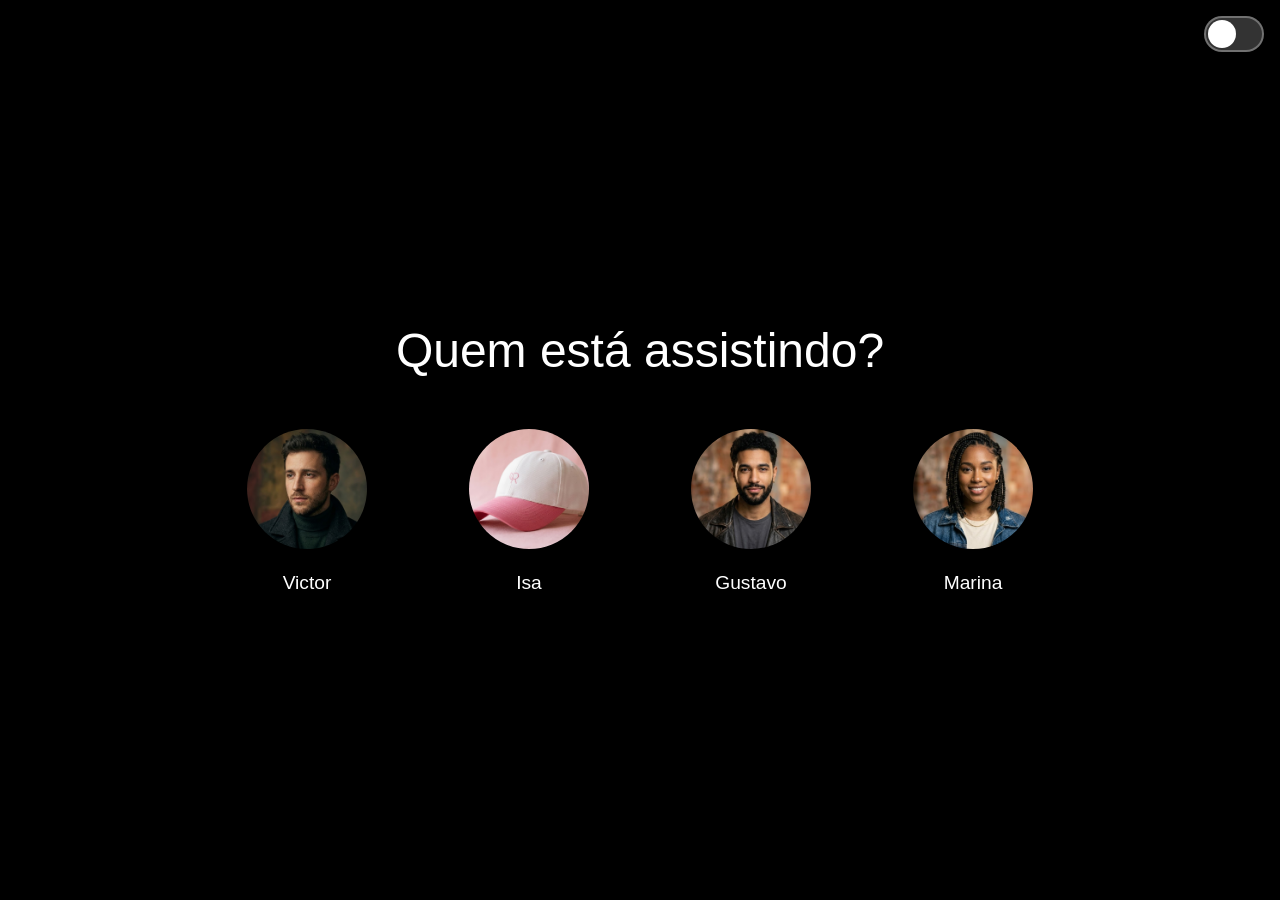
==== index.html @ d9d06c39 "Add files via upload" ====
<!doctype html>
<html lang="pt-br">
  <head>
    <meta charset="UTF-8" />
    <meta name="viewport" content="width=device-width, initial-scale=1.0" />
    <title>Netflix</title>
    <link rel="stylesheet" href="styles.css" />
  </head>
  <body>
    <main>
        <button id="theme-toggle" onclick="toggleTheme()" aria-label="Alternar tema"></button>
        <h1>Quem está assistindo?</h1>
        <section aria-label="Perfis disponíveis">
            <nav class="profiles">
                <ul>
                    <li>
                        <a href="catalogo/catalogo.html" class="profile">
                            <figure>
                                <img
                                    src="assets/perfil_1.jpg"
                                    alt="Retrato de estúdio de um homem jovem de casaco escuro e gola alta"/>
                                <figcaption>Victor</figcaption>
                            </figure>
                        </a>
                    </li>
                    <li>
                        <a href="catalogo/catalogo.html" class="profile">
                            <figure>
                                <img
                                    src="assets/perfil_2.jpg"
                                    alt="Boné de beisebol branco off-white com aba rosa vibrante e um logotipo de monograma bordado"/>
                                <figcaption>Isa</figcaption>
                            </figure>
                        </a>
                    </li>
                    <li>
                        <a href="catalogo/catalogo.html" class="profile">
                            <figure>
                                <img
                                    src="assets/perfil_3.jpg"
                                    alt="Um retrato natural de um homem jovem com jaqueta de couro e cabelo cacheado, em um estúdio urbano com parede de tijolos desfocada."/>
                                <figcaption>Gustavo</figcaption>
                            </figure>
                        </a>
                    </li>
                    <li>
                        <a href="catalogo/catalogo.html" class="profile">
                            <figure>
                                <img
                                    src="assets/perfil_4.jpg"
                                    alt="Retrato de uma jovem mulher negra sorridente com cabelo trançado e jaqueta jeans, com uma parede de tijolos rústica e desfocada ao fundo"/>
                                <figcaption>Marina</figcaption>
                            </figure>
                        </a>
                    </li>
                </ul>
            </nav>
        </section>
    </main>

    <script src="js/tema.js"></script>
    <script src="js/index.js"></script>
  </body>
</html>
---- styles.css ----
/* Define o fundo preto, cor do texto branca, fonte sans-serif, remove margens e padding, centraliza o conteúdo vertical e horizontalmente, ocupa toda a altura da viewport */
body {
    background: #000; /* Cor de fundo preta */
    color: #fff; /* Cor do texto branca */
    font-family: 'Helvetica Neue', Helvetica, Arial, sans-serif; /* Família de fontes sans-serif */
    margin: 0; /* Remove margem externa */
    padding: 0; /* Remove padding interno */
    display: flex; /* Usa flexbox para layout */
    justify-content: center; /* Centraliza horizontalmente */
    align-items: center; /* Centraliza verticalmente */
    height: 100vh; /* Altura total da viewport */    position: relative; /* Permite posicionar o botao absoluto */
}

/* Botao de alternacao de tema com visual de toggle/switch */
#theme-toggle {
    position: absolute; /* Posiciona no canto da tela */
    top: 1rem; /* Distancia do topo */
    right: 1rem; /* Distancia da direita */
    width: 60px; /* Largura do switch */
    height: 36px; /* Altura do switch */
    background: rgba(255, 255, 255, 0.2); /* Fundo semitransparente */
    border: 2px solid rgba(255, 255, 255, 0.3); /* Borda semitransparente */
    border-radius: 999px; /* Deixa totalmente arredondado */
    cursor: pointer; /* Mostra que eh clicavel */
    padding: 0; /* Remove padding padrao */
    transition: background 0.3s ease, border-color 0.3s ease; /* Transicao suave */
    z-index: 10; /* Garante que fique acima de outros elementos */
}

/* Circulo interno do switch */
#theme-toggle::before {
    content: ''; /* Cria o elemento */
    position: absolute; /* Posicionamento absoluto dentro do botao */
    width: 28px; /* Largura do circulo */
    height: 28px; /* Altura do circulo */
    background: #fff; /* Fundo branco */
    border-radius: 50%; /* Deixa circular */
    top: 2px; /* Espacamento do topo */
    left: 2px; /* Espacamento da esquerda */
    transition: left 0.3s ease; /* Transicao suave do movimento */
}

/* Estado do switch quando modo claro esta ativo */
body.light-mode #theme-toggle {
    background: rgba(0, 0, 0, 0.2); /* Fundo semitransparente escuro */
    border-color: rgba(0, 0, 0, 0.3); /* Borda semitransparente escura */
}

body.light-mode #theme-toggle::before {
    left: calc(100% - 30px); /* Move o circulo para o lado direito */
}

/* Centraliza o texto, define largura máxima e ocupa 100% da largura disponível */
main {
    text-align: center; /* Alinha o texto ao centro */
    max-width: 950px; /* Largura máxima de 950px */
    width: 100%; /* Largura de 100% */
}

/*Light mode*/
body.light-mode {
    background: #fff; /* Cor de fundo branca */
    color: #222; /* Cor do texto preta */
}

.light-mode .profile {
    color: #222; /* Cor do texto dos perfis preta no modo claro */
}

.light-mode img {
    background: #eee; /*Fundo claro para imagens*/
    border: 1px solid #ccc; /* Borda cinza clara para as imagens no modo claro */
}

.light-mode img:hover {
    border: 1px solid #222; /* Borda preta no hover das imagens no modo claro */
}



/* Define o tamanho da fonte grande, margem inferior e peso da fonte normal */
h1 {
    font-size: 3rem; /* Tamanho da fonte de 3rem */
    margin-bottom: 2rem; /* Margem inferior de 2rem */
    font-weight: 400; /* Peso da fonte normal */
}

/* Usa flexbox para alinhar os perfis, centraliza, adiciona espaço entre itens e permite quebra de linha */
.profiles {
    display: flex; /* Usa flexbox */
    justify-content: center; /* Centraliza os itens */
    gap: 2rem; /* Espaço de 2rem entre itens */
    flex-wrap: wrap; /* Permite quebra de linha */
}

ul{
    list-style: none; /* Remove marcadores de lista */
    padding: 0; /* Remove padding */
    margin: 0; /* Remove margem */
    display: flex; /* Usa flexbox */
    flex-wrap: wrap; /* Permite quebra de linha */
    justify-content: center; /* Centraliza itens horizontalmente */
    gap: 1rem; /* Espaço de 1rem entre itens */

}

/* Remove decoração de texto, define cor branca, usa flexbox em coluna, centraliza itens e adiciona transição de transformação */
.profile {
    display: inline-block; /* Faz o link dimensionável com transform */
    text-decoration: none; /* Remove sublinhado dos links */
    color: #fff; /* Cor do texto branca */
    transition: transform 0.3s ease; /* Transição suave para transformação */
    transform-origin: center center; /* Escala a partir do centro */
}

/* Aumenta o tamanho do perfil no hover */
.profile:hover {
    transform: scale(1.2); /* Escala para 110% */
}

/* Define largura e altura da imagem, borda circular, ajusta o objeto, borda transparente e transição para cor da borda */
.profile img {
    width: 120px; /* Largura de 120px */
    height: 120px; /* Altura de 120px */
    border-radius: 50%; /* Borda circular */
    object-fit: cover; /* Ajusta a imagem para cobrir sem distorcer */
    border: 3px solid transparent; /* Borda transparente de 3px */
    transition: border-color 0.3s ease; /* Transição suave para cor da borda */
}

/* Muda a cor da borda para branca no hover da imagem */
.profile:hover img {
    border-color: #fff; /* Cor da borda branca */
}

/* Define margem superior, tamanho da fonte e peso da fonte leve para a legenda */
.profile figcaption {
    margin-top: 1rem; /* Margem superior de 1rem */
    font-size: 1.2rem; /* Tamanho da fonte de 1.2rem */
    font-weight: 300; /* Peso da fonte leve */
}

/* Responsividade para tablets */
@media (max-width: 1024px) {
    main {
        max-width: 700px; /* Reduz largura máxima para tablets */
    }
    
    .profiles {
        gap: 1.5rem; /* Reduz espaço entre perfis */
    }

    .profile img {
        width: 180px; /* Aumenta largura da imagem */
        height: 180px; /* Aumenta altura da imagem */
    }

    .profile figcaption {
        font-size: 2rem; /* Reduz tamanho da fonte da legenda */
    }
}

/* Responsividade para dispositivos móveis */
@media (max-width: 900px) {
    main {
        max-width: 90%; /* Largura máxima de 90% para telas pequenas */
        padding: 0rem 1rem; /* Adiciona padding lateral */
    }

    .profiles {
        gap: 1rem; /* Reduz espaço entre perfis */
        flex-direction: column; /* Alinha perfis em coluna para telas pequenas */
    }

    .profile {
        margin-bottom: 1.5rem; /* Adiciona margem inferior aos perfis */
    }

    .profile figcaption {
        font-size: 1.5rem; /* Aumenta tamanho da fonte da legenda para melhor legibilidade em telas pequenas */
    }
}

@media (max-width: 600px) {
    main {
        /*aumenta a margem superior para dar mais espaço ao título e perfis*/
        margin-top: 2rem; /* Adiciona margem superior */
        min-height: auto; /* Remove altura mínima para telas muito pequenas */
        padding: 2rem 0; /* Adiciona padding vertical */  
    }

    .profiles {
        flex-direction: column; /* Alinha perfis em coluna para telas muito pequenas */
        align-items: center; /* Centraliza itens horizontalmente */
        flex-wrap: wrap; /* Permite quebra de linha para evitar overflow */
    }

    ul {
        gap: 1rem; /* Aumenta espaço entre itens para telas muito pequenas */  
    }
}
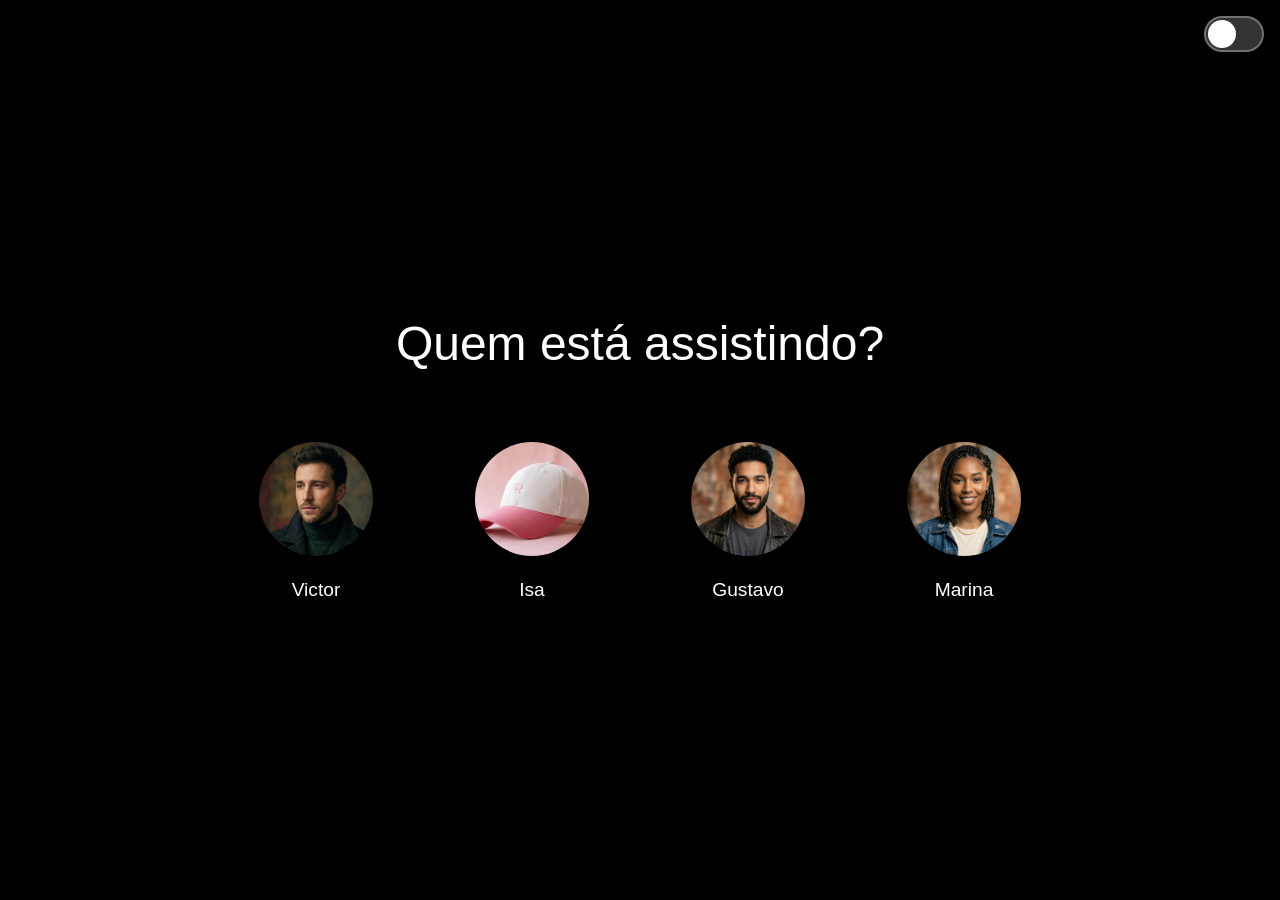
==== commit dbd3bb2e: "alteração na responsividade" ====
--- a/index.html
+++ b/index.html
@@ -1,64 +1,64 @@
-<!doctype html>
-<html lang="pt-br">
-  <head>
-    <meta charset="UTF-8" />
-    <meta name="viewport" content="width=device-width, initial-scale=1.0" />
-    <title>Netflix</title>
-    <link rel="stylesheet" href="styles.css" />
-  </head>
-  <body>
-    <main>
-        <button id="theme-toggle" onclick="toggleTheme()" aria-label="Alternar tema"></button>
-        <h1>Quem está assistindo?</h1>
-        <section aria-label="Perfis disponíveis">
-            <nav class="profiles">
-                <ul>
-                    <li>
-                        <a href="catalogo/catalogo.html" class="profile">
-                            <figure>
-                                <img
-                                    src="assets/perfil_1.jpg"
-                                    alt="Retrato de estúdio de um homem jovem de casaco escuro e gola alta"/>
-                                <figcaption>Victor</figcaption>
-                            </figure>
-                        </a>
-                    </li>
-                    <li>
-                        <a href="catalogo/catalogo.html" class="profile">
-                            <figure>
-                                <img
-                                    src="assets/perfil_2.jpg"
-                                    alt="Boné de beisebol branco off-white com aba rosa vibrante e um logotipo de monograma bordado"/>
-                                <figcaption>Isa</figcaption>
-                            </figure>
-                        </a>
-                    </li>
-                    <li>
-                        <a href="catalogo/catalogo.html" class="profile">
-                            <figure>
-                                <img
-                                    src="assets/perfil_3.jpg"
-                                    alt="Um retrato natural de um homem jovem com jaqueta de couro e cabelo cacheado, em um estúdio urbano com parede de tijolos desfocada."/>
-                                <figcaption>Gustavo</figcaption>
-                            </figure>
-                        </a>
-                    </li>
-                    <li>
-                        <a href="catalogo/catalogo.html" class="profile">
-                            <figure>
-                                <img
-                                    src="assets/perfil_4.jpg"
-                                    alt="Retrato de uma jovem mulher negra sorridente com cabelo trançado e jaqueta jeans, com uma parede de tijolos rústica e desfocada ao fundo"/>
-                                <figcaption>Marina</figcaption>
-                            </figure>
-                        </a>
-                    </li>
-                </ul>
-            </nav>
-        </section>
-    </main>
-
-    <script src="js/tema.js"></script>
-    <script src="js/index.js"></script>
-  </body>
-</html>
+<!doctype html>
+<html lang="pt-br">
+  <head>
+    <meta charset="UTF-8" />
+    <meta name="viewport" content="width=device-width, initial-scale=1.0" />
+    <title>Netflix</title>
+    <link rel="stylesheet" href="styles.css" />
+  </head>
+  <body>
+    <main>
+        <button id="theme-toggle" onclick="toggleTheme()" aria-label="Alternar tema"></button>
+        <h1>Quem está assistindo?</h1>
+        <section aria-label="Perfis disponíveis">
+            <nav class="profiles">
+                <ul>
+                    <li>
+                        <a href="catalogo/catalogo.html" class="profile">
+                            <figure>
+                                <img
+                                    src="assets/perfil_1.jpg"
+                                    alt="Retrato de estúdio de um homem jovem de casaco escuro e gola alta"/>
+                                <figcaption>Victor</figcaption>
+                            </figure>
+                        </a>
+                    </li>
+                    <li>
+                        <a href="catalogo/catalogo.html" class="profile">
+                            <figure>
+                                <img
+                                    src="assets/perfil_2.jpg"
+                                    alt="Boné de beisebol branco off-white com aba rosa vibrante e um logotipo de monograma bordado"/>
+                                <figcaption>Isa</figcaption>
+                            </figure>
+                        </a>
+                    </li>
+                    <li>
+                        <a href="catalogo/catalogo.html" class="profile">
+                            <figure>
+                                <img
+                                    src="assets/perfil_3.jpg"
+                                    alt="Um retrato natural de um homem jovem com jaqueta de couro e cabelo cacheado, em um estúdio urbano com parede de tijolos desfocada."/>
+                                <figcaption>Gustavo</figcaption>
+                            </figure>
+                        </a>
+                    </li>
+                    <li>
+                        <a href="catalogo/catalogo.html" class="profile">
+                            <figure>
+                                <img
+                                    src="assets/perfil_4.jpg"
+                                    alt="Retrato de uma jovem mulher negra sorridente com cabelo trançado e jaqueta jeans, com uma parede de tijolos rústica e desfocada ao fundo"/>
+                                <figcaption>Marina</figcaption>
+                            </figure>
+                        </a>
+                    </li>
+                </ul>
+            </nav>
+        </section>
+    </main>
+
+    <script src="js/tema.js"></script>
+    <script src="js/index.js"></script>
+  </body>
+</html>
--- a/styles.css
+++ b/styles.css
@@ -1,201 +1,253 @@
-/* Define o fundo preto, cor do texto branca, fonte sans-serif, remove margens e padding, centraliza o conteúdo vertical e horizontalmente, ocupa toda a altura da viewport */
-body {
-    background: #000; /* Cor de fundo preta */
-    color: #fff; /* Cor do texto branca */
-    font-family: 'Helvetica Neue', Helvetica, Arial, sans-serif; /* Família de fontes sans-serif */
-    margin: 0; /* Remove margem externa */
-    padding: 0; /* Remove padding interno */
-    display: flex; /* Usa flexbox para layout */
-    justify-content: center; /* Centraliza horizontalmente */
-    align-items: center; /* Centraliza verticalmente */
-    height: 100vh; /* Altura total da viewport */    position: relative; /* Permite posicionar o botao absoluto */
-}
-
-/* Botao de alternacao de tema com visual de toggle/switch */
-#theme-toggle {
-    position: absolute; /* Posiciona no canto da tela */
-    top: 1rem; /* Distancia do topo */
-    right: 1rem; /* Distancia da direita */
-    width: 60px; /* Largura do switch */
-    height: 36px; /* Altura do switch */
-    background: rgba(255, 255, 255, 0.2); /* Fundo semitransparente */
-    border: 2px solid rgba(255, 255, 255, 0.3); /* Borda semitransparente */
-    border-radius: 999px; /* Deixa totalmente arredondado */
-    cursor: pointer; /* Mostra que eh clicavel */
-    padding: 0; /* Remove padding padrao */
-    transition: background 0.3s ease, border-color 0.3s ease; /* Transicao suave */
-    z-index: 10; /* Garante que fique acima de outros elementos */
-}
-
-/* Circulo interno do switch */
-#theme-toggle::before {
-    content: ''; /* Cria o elemento */
-    position: absolute; /* Posicionamento absoluto dentro do botao */
-    width: 28px; /* Largura do circulo */
-    height: 28px; /* Altura do circulo */
-    background: #fff; /* Fundo branco */
-    border-radius: 50%; /* Deixa circular */
-    top: 2px; /* Espacamento do topo */
-    left: 2px; /* Espacamento da esquerda */
-    transition: left 0.3s ease; /* Transicao suave do movimento */
-}
-
-/* Estado do switch quando modo claro esta ativo */
-body.light-mode #theme-toggle {
-    background: rgba(0, 0, 0, 0.2); /* Fundo semitransparente escuro */
-    border-color: rgba(0, 0, 0, 0.3); /* Borda semitransparente escura */
-}
-
-body.light-mode #theme-toggle::before {
-    left: calc(100% - 30px); /* Move o circulo para o lado direito */
-}
-
-/* Centraliza o texto, define largura máxima e ocupa 100% da largura disponível */
-main {
-    text-align: center; /* Alinha o texto ao centro */
-    max-width: 950px; /* Largura máxima de 950px */
-    width: 100%; /* Largura de 100% */
-}
-
-/*Light mode*/
-body.light-mode {
-    background: #fff; /* Cor de fundo branca */
-    color: #222; /* Cor do texto preta */
-}
-
-.light-mode .profile {
-    color: #222; /* Cor do texto dos perfis preta no modo claro */
-}
-
-.light-mode img {
-    background: #eee; /*Fundo claro para imagens*/
-    border: 1px solid #ccc; /* Borda cinza clara para as imagens no modo claro */
-}
-
-.light-mode img:hover {
-    border: 1px solid #222; /* Borda preta no hover das imagens no modo claro */
-}
-
-
-
-/* Define o tamanho da fonte grande, margem inferior e peso da fonte normal */
-h1 {
-    font-size: 3rem; /* Tamanho da fonte de 3rem */
-    margin-bottom: 2rem; /* Margem inferior de 2rem */
-    font-weight: 400; /* Peso da fonte normal */
-}
-
-/* Usa flexbox para alinhar os perfis, centraliza, adiciona espaço entre itens e permite quebra de linha */
-.profiles {
-    display: flex; /* Usa flexbox */
-    justify-content: center; /* Centraliza os itens */
-    gap: 2rem; /* Espaço de 2rem entre itens */
-    flex-wrap: wrap; /* Permite quebra de linha */
-}
-
-ul{
-    list-style: none; /* Remove marcadores de lista */
-    padding: 0; /* Remove padding */
-    margin: 0; /* Remove margem */
-    display: flex; /* Usa flexbox */
-    flex-wrap: wrap; /* Permite quebra de linha */
-    justify-content: center; /* Centraliza itens horizontalmente */
-    gap: 1rem; /* Espaço de 1rem entre itens */
-
-}
-
-/* Remove decoração de texto, define cor branca, usa flexbox em coluna, centraliza itens e adiciona transição de transformação */
-.profile {
-    display: inline-block; /* Faz o link dimensionável com transform */
-    text-decoration: none; /* Remove sublinhado dos links */
-    color: #fff; /* Cor do texto branca */
-    transition: transform 0.3s ease; /* Transição suave para transformação */
-    transform-origin: center center; /* Escala a partir do centro */
-}
-
-/* Aumenta o tamanho do perfil no hover */
-.profile:hover {
-    transform: scale(1.2); /* Escala para 110% */
-}
-
-/* Define largura e altura da imagem, borda circular, ajusta o objeto, borda transparente e transição para cor da borda */
-.profile img {
-    width: 120px; /* Largura de 120px */
-    height: 120px; /* Altura de 120px */
-    border-radius: 50%; /* Borda circular */
-    object-fit: cover; /* Ajusta a imagem para cobrir sem distorcer */
-    border: 3px solid transparent; /* Borda transparente de 3px */
-    transition: border-color 0.3s ease; /* Transição suave para cor da borda */
-}
-
-/* Muda a cor da borda para branca no hover da imagem */
-.profile:hover img {
-    border-color: #fff; /* Cor da borda branca */
-}
-
-/* Define margem superior, tamanho da fonte e peso da fonte leve para a legenda */
-.profile figcaption {
-    margin-top: 1rem; /* Margem superior de 1rem */
-    font-size: 1.2rem; /* Tamanho da fonte de 1.2rem */
-    font-weight: 300; /* Peso da fonte leve */
-}
-
-/* Responsividade para tablets */
-@media (max-width: 1024px) {
-    main {
-        max-width: 700px; /* Reduz largura máxima para tablets */
-    }
-    
-    .profiles {
-        gap: 1.5rem; /* Reduz espaço entre perfis */
-    }
-
-    .profile img {
-        width: 180px; /* Aumenta largura da imagem */
-        height: 180px; /* Aumenta altura da imagem */
-    }
-
-    .profile figcaption {
-        font-size: 2rem; /* Reduz tamanho da fonte da legenda */
-    }
-}
-
-/* Responsividade para dispositivos móveis */
-@media (max-width: 900px) {
-    main {
-        max-width: 90%; /* Largura máxima de 90% para telas pequenas */
-        padding: 0rem 1rem; /* Adiciona padding lateral */
-    }
-
-    .profiles {
-        gap: 1rem; /* Reduz espaço entre perfis */
-        flex-direction: column; /* Alinha perfis em coluna para telas pequenas */
-    }
-
-    .profile {
-        margin-bottom: 1.5rem; /* Adiciona margem inferior aos perfis */
-    }
-
-    .profile figcaption {
-        font-size: 1.5rem; /* Aumenta tamanho da fonte da legenda para melhor legibilidade em telas pequenas */
-    }
-}
-
-@media (max-width: 600px) {
-    main {
-        /*aumenta a margem superior para dar mais espaço ao título e perfis*/
-        margin-top: 2rem; /* Adiciona margem superior */
-        min-height: auto; /* Remove altura mínima para telas muito pequenas */
-        padding: 2rem 0; /* Adiciona padding vertical */  
-    }
-
-    .profiles {
-        flex-direction: column; /* Alinha perfis em coluna para telas muito pequenas */
-        align-items: center; /* Centraliza itens horizontalmente */
-        flex-wrap: wrap; /* Permite quebra de linha para evitar overflow */
-    }
-
-    ul {
-        gap: 1rem; /* Aumenta espaço entre itens para telas muito pequenas */  
-    }
+/* Ajusta o box model para todos os elementos e prepara o corpo para responsividade */
+*, *::before, *::after {
+    box-sizing: border-box;
+}
+
+html,
+body {
+    min-height: 100%;
+}
+
+/* Define o fundo preto, cor do texto branca, fonte sans-serif, remove margens e padding e evita overflow horizontal */
+body {
+    background: #000; /* Cor de fundo preta */
+    color: #fff; /* Cor do texto branca */
+    font-family: 'Helvetica Neue', Helvetica, Arial, sans-serif; /* Família de fontes sans-serif */
+    margin: 0; /* Remove margem externa */
+    padding: 0; /* Remove padding interno */
+    min-height: 100vh; /* Altura mínima de toda a viewport */
+    position: relative; /* Permite posicionar o botao absoluto */
+    overflow-x: hidden; /* Evita scroll horizontal desnecessário */
+    display: flex; /* Usa flexbox para centrar o conteúdo */
+    align-items: center; /* Centraliza verticalmente */
+    justify-content: center; /* Centraliza horizontalmente */
+}
+
+/* Botao de alternacao de tema com visual de toggle/switch */
+#theme-toggle {
+    position: absolute; /* Posiciona no canto da tela */
+    top: 1rem; /* Distancia do topo */
+    right: 1rem; /* Distancia da direita */
+    width: 60px; /* Largura do switch */
+    height: 36px; /* Altura do switch */
+    background: rgba(255, 255, 255, 0.2); /* Fundo semitransparente */
+    border: 2px solid rgba(255, 255, 255, 0.3); /* Borda semitransparente */
+    border-radius: 999px; /* Deixa totalmente arredondado */
+    cursor: pointer; /* Mostra que eh clicavel */
+    padding: 0; /* Remove padding padrao */
+    transition: background 0.3s ease, border-color 0.3s ease; /* Transicao suave */
+    z-index: 10; /* Garante que fique acima de outros elementos */
+}
+
+/* Circulo interno do switch */
+#theme-toggle::before {
+    content: ''; /* Cria o elemento */
+    position: absolute; /* Posicionamento absoluto dentro do botao */
+    width: 28px; /* Largura do circulo */
+    height: 28px; /* Altura do circulo */
+    background: #fff; /* Fundo branco */
+    border-radius: 50%; /* Deixa circular */
+    top: 2px; /* Espacamento do topo */
+    left: 2px; /* Espacamento da esquerda */
+    transition: left 0.3s ease; /* Transicao suave do movimento */
+}
+
+/* Estado do switch quando modo claro esta ativo */
+body.light-mode #theme-toggle {
+    background: rgba(0, 0, 0, 0.2); /* Fundo semitransparente escuro */
+    border-color: rgba(0, 0, 0, 0.3); /* Borda semitransparente escura */
+}
+
+body.light-mode #theme-toggle::before {
+    left: calc(100% - 30px); /* Move o circulo para o lado direito */
+}
+
+/* Centraliza o texto, define largura máxima e ocupa 100% da largura disponível */
+main {
+    text-align: center; /* Alinha o texto ao centro */
+    max-width: 950px; /* Largura máxima de 950px */
+    width: min(100%, 950px); /* Largura responsiva */
+    margin: 0 auto; /* Centraliza horizontalmente */
+    padding: 2rem 1.5rem; /* Espaço interno para telas pequenas */
+    box-sizing: border-box; /* Inclui padding na largura total */
+    display: flex;
+    flex-direction: column;
+    align-items: center;
+    justify-content: center;
+    gap: 1.5rem;
+}
+
+/*Light mode*/
+body.light-mode {
+    background: #fff; /* Cor de fundo branca */
+    color: #222; /* Cor do texto preta */
+}
+
+.light-mode .profile {
+    color: #222; /* Cor do texto dos perfis preta no modo claro */
+}
+
+.light-mode img {
+    background: #eee; /*Fundo claro para imagens*/
+    border: 1px solid #ccc; /* Borda cinza clara para as imagens no modo claro */
+}
+
+.light-mode img:hover {
+    border: 1px solid #222; /* Borda preta no hover das imagens no modo claro */
+}
+
+
+
+/* Define o tamanho da fonte grande, margem inferior e peso da fonte normal */
+h1 {
+    font-size: clamp(2rem, 5vw, 3rem); /* Tamanho fluido para diferentes telas */
+    margin-bottom: 1.75rem; /* Margem inferior de 1.75rem */
+    font-weight: 400; /* Peso da fonte normal */
+}
+
+/* Usa flexbox para alinhar os perfis, centraliza, adiciona espaço entre itens e permite quebra de linha */
+.profiles {
+    display: flex; /* Usa flexbox */
+    justify-content: center; /* Centraliza os itens */
+    gap: 1.2rem; /* Espaço menor entre itens em telas maiores */
+    flex-wrap: wrap; /* Permite quebra de linha */
+}
+
+ul {
+    list-style: none; /* Remove marcadores de lista */
+    padding: 0; /* Remove padding */
+    margin: 0; /* Remove margem */
+    width: 100%;
+    max-width: 880px;
+    display: grid; /* Usa grade para blocos de perfis */
+    grid-template-columns: repeat(4, minmax(0, 1fr));
+    gap: 1rem; /* Espaço de 1rem entre itens */
+}
+
+li {
+    width: 100%;
+}
+
+/* Remove decoração de texto, define cor branca, usa flexbox em coluna, centraliza itens e adiciona transição de transformação */
+.profile {
+    display: inline-block; /* Faz o link dimensionável com transform */
+    text-decoration: none; /* Remove sublinhado dos links */
+    color: #fff; /* Cor do texto branca */
+    transition: transform 0.3s ease; /* Transição suave para transformação */
+    transform-origin: center center; /* Escala a partir do centro */
+}
+
+/* Aumenta o tamanho do perfil no hover */
+.profile:hover {
+    transform: scale(1.2); /* Escala para 110% */
+}
+
+/* Define largura e altura da imagem, borda circular, ajusta o objeto, borda transparente e transição para cor da borda */
+.profile img {
+    width: 120px; /* Largura de 120px */
+    height: 120px; /* Altura de 120px */
+    border-radius: 50%; /* Borda circular */
+    object-fit: cover; /* Ajusta a imagem para cobrir sem distorcer */
+    border: 3px solid transparent; /* Borda transparente de 3px */
+    transition: border-color 0.3s ease; /* Transição suave para cor da borda */
+}
+
+/* Muda a cor da borda para branca no hover da imagem */
+.profile:hover img {
+    border-color: #fff; /* Cor da borda branca */
+}
+
+/* Define margem superior, tamanho da fonte e peso da fonte leve para a legenda */
+.profile figcaption {
+    margin-top: 1rem; /* Margem superior de 1rem */
+    font-size: 1.2rem; /* Tamanho da fonte de 1.2rem */
+    font-weight: 300; /* Peso da fonte leve */
+}
+
+/* Responsividade para tablets */
+@media (max-width: 1024px) {
+    main {
+        max-width: 800px; /* Reduz largura máxima para tablets */
+    }
+    
+    .profiles {
+        gap: 1rem; /* Reduz espaçamento entre perfis */
+    }
+
+    .profile img {
+        width: 130px; /* Ajusta largura da imagem */
+        height: 130px; /* Ajusta altura da imagem */
+    }
+
+    .profile figcaption {
+        font-size: 1.4rem; /* Ajusta tamanho da fonte da legenda */
+    }
+}
+
+/* Responsividade para dispositivos móveis */
+@media (max-width: 900px) {
+    main {
+        max-width: 100%; /* Usa a largura completa */
+        padding: 1rem 1rem; /* Aumenta espaço lateral para ficar longe da borda */
+        gap: 0.9rem;
+    }
+
+    .profiles {
+        gap: 0.85rem; /* Reduz espaço entre perfis */
+        justify-content: center; /* Centraliza os itens */
+        width: 100%;
+    }
+
+    ul {
+        display: grid; /* Usa grade para dois perfis por linha */
+        grid-template-columns: repeat(2, minmax(0, 1fr));
+        gap: 0.65rem;
+        width: 100%;
+    }
+
+    .profile {
+        width: 100%;
+        margin-bottom: 0; /* Remove margem extra */
+    }
+
+    .profile img {
+        width: 110px; /* Ajusta largura da imagem */
+        height: 110px; /* Ajusta altura da imagem */
+    }
+
+    .profile figcaption {
+        font-size: 1.4rem; /* Ajusta tamanho da fonte da legenda */
+        margin-top: 0.4rem;
+    }
+}
+
+@media (max-width: 600px) {
+    main {
+        margin-top: 0.8rem; /* Ajusta espaçamento no topo */
+        padding: 1rem 1rem; /* Aumenta a distância da borda da tela */
+    }
+
+    h1 {
+        font-size: 1.6rem; /* Reduz tamanho da fonte do título */
+    }
+
+    ul {
+        display: grid; /* Mantém dois perfis por linha */
+        grid-template-columns: repeat(2, minmax(0, 1fr));
+        gap: 0.5rem; /* Deixa os perfis mais próximos entre si */
+    }
+
+    .profile {
+        width: 100%;
+    }
+
+    .profile img {
+        width: 75px; /* Reduz a imagem para telas pequenas */
+        height: 75px; /* Reduz a imagem para telas pequenas */
+    }
+
+    .profile figcaption {
+        font-size: 0.95rem; /* Ajusta tamanho da legenda */
+        margin-top: 0.35rem;
+    }
 }
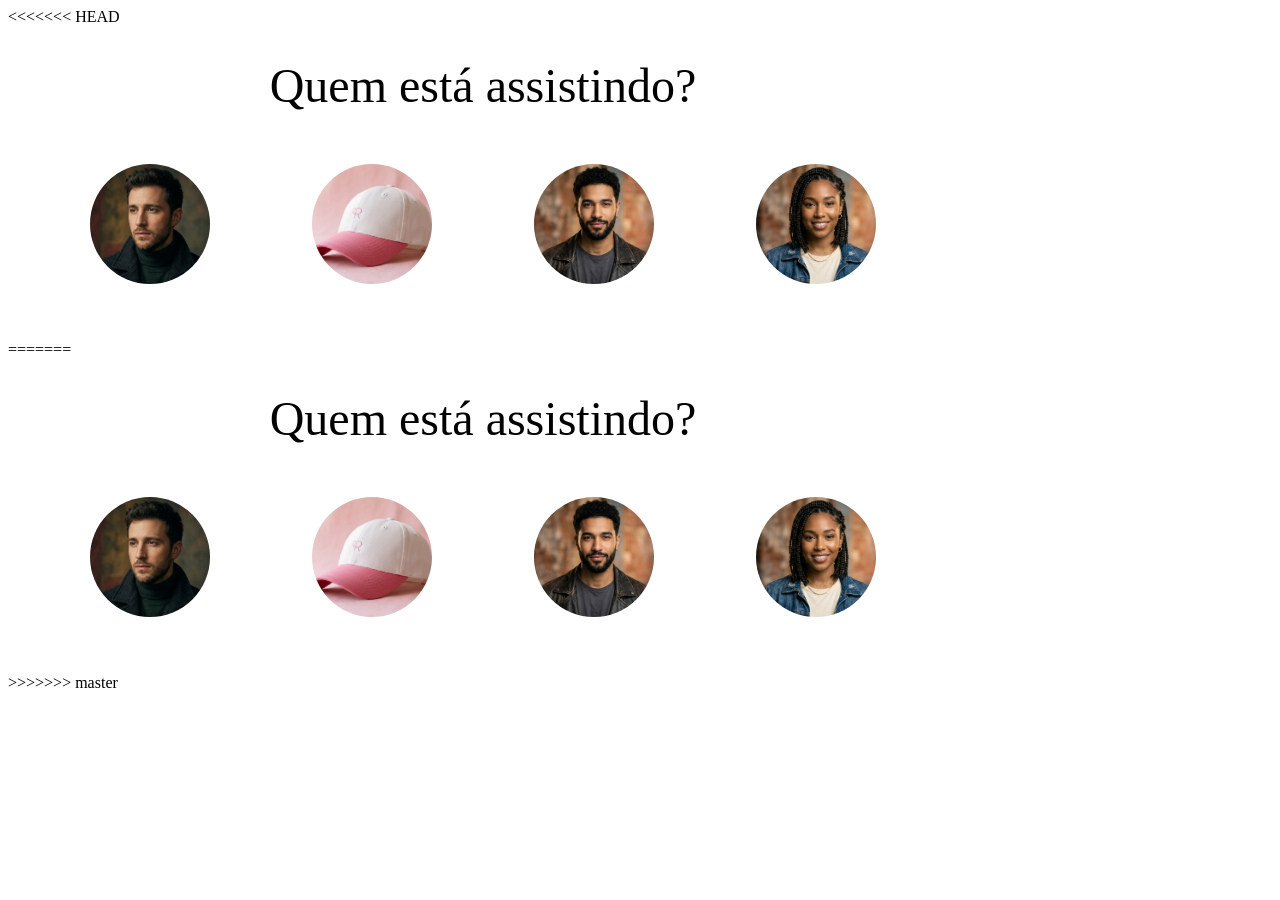
==== commit eac2523b: "unificação das branchs" ====
--- a/index.html
+++ b/index.html
@@ -1,3 +1,69 @@
+<<<<<<< HEAD
+<!doctype html>
+<html lang="pt-br">
+  <head>
+    <meta charset="UTF-8" />
+    <meta name="viewport" content="width=device-width, initial-scale=1.0" />
+    <title>Netflix</title>
+    <link rel="stylesheet" href="styles.css" />
+  </head>
+  <body>
+    <main>
+        <button id="theme-toggle" onclick="toggleTheme()" aria-label="Alternar tema"></button>
+        <h1>Quem está assistindo?</h1>
+        <section aria-label="Perfis disponíveis">
+            <nav class="profiles">
+                <ul>
+                    <li>
+                        <a href="catalogo/catalogo.html" class="profile">
+                            <figure>
+                                <img
+                                    src="assets/perfil_1.jpg"
+                                    alt="Retrato de estúdio de um homem jovem de casaco escuro e gola alta"/>
+                                <figcaption>Victor</figcaption>
+                            </figure>
+                        </a>
+                    </li>
+                    <li>
+                        <a href="catalogo/catalogo.html" class="profile">
+                            <figure>
+                                <img
+                                    src="assets/perfil_2.jpg"
+                                    alt="Boné de beisebol branco off-white com aba rosa vibrante e um logotipo de monograma bordado"/>
+                                <figcaption>Isa</figcaption>
+                            </figure>
+                        </a>
+                    </li>
+                    <li>
+                        <a href="catalogo/catalogo.html" class="profile">
+                            <figure>
+                                <img
+                                    src="assets/perfil_3.jpg"
+                                    alt="Um retrato natural de um homem jovem com jaqueta de couro e cabelo cacheado, em um estúdio urbano com parede de tijolos desfocada."/>
+                                <figcaption>Gustavo</figcaption>
+                            </figure>
+                        </a>
+                    </li>
+                    <li>
+                        <a href="catalogo/catalogo.html" class="profile">
+                            <figure>
+                                <img
+                                    src="assets/perfil_4.jpg"
+                                    alt="Retrato de uma jovem mulher negra sorridente com cabelo trançado e jaqueta jeans, com uma parede de tijolos rústica e desfocada ao fundo"/>
+                                <figcaption>Marina</figcaption>
+                            </figure>
+                        </a>
+                    </li>
+                </ul>
+            </nav>
+        </section>
+    </main>
+
+    <script src="js/tema.js"></script>
+    <script src="js/index.js"></script>
+  </body>
+</html>
+=======
 <!doctype html>
 <html lang="pt-br">
   <head>
@@ -62,3 +128,4 @@
     <script src="js/index.js"></script>
   </body>
 </html>
+>>>>>>> master
--- a/styles.css
+++ b/styles.css
@@ -1,3 +1,205 @@
+<<<<<<< HEAD
+/* Define o fundo preto, cor do texto branca, fonte sans-serif, remove margens e padding, centraliza o conteúdo vertical e horizontalmente, ocupa toda a altura da viewport */
+body {
+    background: #000; /* Cor de fundo preta */
+    color: #fff; /* Cor do texto branca */
+    font-family: 'Helvetica Neue', Helvetica, Arial, sans-serif; /* Família de fontes sans-serif */
+    margin: 0; /* Remove margem externa */
+    padding: 0; /* Remove padding interno */
+    display: flex; /* Usa flexbox para layout */
+    justify-content: center; /* Centraliza horizontalmente */
+    align-items: center; /* Centraliza verticalmente */
+    height: 100vh; /* Altura total da viewport */    position: relative; /* Permite posicionar o botao absoluto */
+}
+
+/* Botao de alternacao de tema com visual de toggle/switch */
+#theme-toggle {
+    position: absolute; /* Posiciona no canto da tela */
+    top: 1rem; /* Distancia do topo */
+    right: 1rem; /* Distancia da direita */
+    width: 60px; /* Largura do switch */
+    height: 36px; /* Altura do switch */
+    background: rgba(255, 255, 255, 0.2); /* Fundo semitransparente */
+    border: 2px solid rgba(255, 255, 255, 0.3); /* Borda semitransparente */
+    border-radius: 999px; /* Deixa totalmente arredondado */
+    cursor: pointer; /* Mostra que eh clicavel */
+    padding: 0; /* Remove padding padrao */
+    transition: background 0.3s ease, border-color 0.3s ease; /* Transicao suave */
+    z-index: 10; /* Garante que fique acima de outros elementos */
+}
+
+/* Circulo interno do switch */
+#theme-toggle::before {
+    content: ''; /* Cria o elemento */
+    position: absolute; /* Posicionamento absoluto dentro do botao */
+    width: 28px; /* Largura do circulo */
+    height: 28px; /* Altura do circulo */
+    background: #fff; /* Fundo branco */
+    border-radius: 50%; /* Deixa circular */
+    top: 2px; /* Espacamento do topo */
+    left: 2px; /* Espacamento da esquerda */
+    transition: left 0.3s ease; /* Transicao suave do movimento */
+}
+
+/* Estado do switch quando modo claro esta ativo */
+body.light-mode #theme-toggle {
+    background: rgba(0, 0, 0, 0.2); /* Fundo semitransparente escuro */
+    border-color: rgba(0, 0, 0, 0.3); /* Borda semitransparente escura */
+}
+
+body.light-mode #theme-toggle::before {
+    left: calc(100% - 30px); /* Move o circulo para o lado direito */
+}
+
+/* Centraliza o texto, define largura máxima e ocupa 100% da largura disponível */
+main {
+    text-align: center; /* Alinha o texto ao centro */
+    max-width: 950px; /* Largura máxima de 950px */
+    width: 100%; /* Largura de 100% */
+}
+
+/*Light mode*/
+body.light-mode {
+    background: #fff; /* Cor de fundo branca */
+    color: #222; /* Cor do texto preta */
+}
+
+.light-mode .profile {
+    color: #222; /* Cor do texto dos perfis preta no modo claro */
+}
+
+.light-mode img {
+    background: #eee; /*Fundo claro para imagens*/
+    border: 1px solid #ccc; /* Borda cinza clara para as imagens no modo claro */
+}
+
+.light-mode img:hover {
+    border: 1px solid #222; /* Borda preta no hover das imagens no modo claro */
+}
+
+
+
+/* Define o tamanho da fonte grande, margem inferior e peso da fonte normal */
+h1 {
+    font-size: 3rem; /* Tamanho da fonte de 3rem */
+    margin-bottom: 2rem; /* Margem inferior de 2rem */
+    font-weight: 400; /* Peso da fonte normal */
+}
+
+/* Usa flexbox para alinhar os perfis, centraliza, adiciona espaço entre itens e permite quebra de linha */
+.profiles {
+    display: flex; /* Usa flexbox */
+    justify-content: center; /* Centraliza os itens */
+    gap: 2rem; /* Espaço de 2rem entre itens */
+    flex-wrap: wrap; /* Permite quebra de linha */
+}
+
+ul{
+    list-style: none; /* Remove marcadores de lista */
+    padding: 0; /* Remove padding */
+    margin: 0; /* Remove margem */
+    display: flex; /* Usa flexbox */
+    flex-wrap: wrap; /* Permite quebra de linha */
+    justify-content: center; /* Centraliza itens horizontalmente */
+    gap: 1rem; /* Espaço de 1rem entre itens */
+
+}
+
+/* Remove decoração de texto, define cor branca, usa flexbox em coluna, centraliza itens e adiciona transição de transformação */
+.profile {
+    display: inline-block; /* Faz o link dimensionável com transform */
+    text-decoration: none; /* Remove sublinhado dos links */
+    color: #fff; /* Cor do texto branca */
+    transition: transform 0.3s ease; /* Transição suave para transformação */
+    transform-origin: center center; /* Escala a partir do centro */
+}
+
+/* Aumenta o tamanho do perfil no hover */
+.profile:hover {
+    transform: scale(1.2); /* Escala para 110% */
+}
+
+/* Define largura e altura da imagem, borda circular, ajusta o objeto, borda transparente e transição para cor da borda */
+.profile img {
+    width: 120px; /* Largura de 120px */
+    height: 120px; /* Altura de 120px */
+    border-radius: 50%; /* Borda circular */
+    object-fit: cover; /* Ajusta a imagem para cobrir sem distorcer */
+    border: 3px solid transparent; /* Borda transparente de 3px */
+    transition: border-color 0.3s ease; /* Transição suave para cor da borda */
+}
+
+/* Muda a cor da borda para branca no hover da imagem */
+.profile:hover img {
+    border-color: #fff; /* Cor da borda branca */
+}
+
+/* Define margem superior, tamanho da fonte e peso da fonte leve para a legenda */
+.profile figcaption {
+    margin-top: 1rem; /* Margem superior de 1rem */
+    font-size: 1.2rem; /* Tamanho da fonte de 1.2rem */
+    font-weight: 300; /* Peso da fonte leve */
+}
+
+/* Responsividade para tablets */
+@media (max-width: 1024px) {
+    main {
+        max-width: 700px; /* Reduz largura máxima para tablets */
+    }
+    
+    .profiles {
+        gap: 1.5rem; /* Reduz espaço entre perfis */
+    }
+
+    .profile img {
+        width: 180px; /* Aumenta largura da imagem */
+        height: 180px; /* Aumenta altura da imagem */
+    }
+
+    .profile figcaption {
+        font-size: 2rem; /* Reduz tamanho da fonte da legenda */
+    }
+}
+
+/* Responsividade para dispositivos móveis */
+@media (max-width: 900px) {
+    main {
+        max-width: 90%; /* Largura máxima de 90% para telas pequenas */
+        padding: 0rem 1rem; /* Adiciona padding lateral */
+    }
+
+    .profiles {
+        gap: 1rem; /* Reduz espaço entre perfis */
+        flex-direction: column; /* Alinha perfis em coluna para telas pequenas */
+    }
+
+    .profile {
+        margin-bottom: 1.5rem; /* Adiciona margem inferior aos perfis */
+    }
+
+    .profile figcaption {
+        font-size: 1.5rem; /* Aumenta tamanho da fonte da legenda para melhor legibilidade em telas pequenas */
+    }
+}
+
+@media (max-width: 600px) {
+    main {
+        /*aumenta a margem superior para dar mais espaço ao título e perfis*/
+        margin-top: 2rem; /* Adiciona margem superior */
+        min-height: auto; /* Remove altura mínima para telas muito pequenas */
+        padding: 2rem 0; /* Adiciona padding vertical */  
+    }
+
+    .profiles {
+        flex-direction: column; /* Alinha perfis em coluna para telas muito pequenas */
+        align-items: center; /* Centraliza itens horizontalmente */
+        flex-wrap: wrap; /* Permite quebra de linha para evitar overflow */
+    }
+
+    ul {
+        gap: 1rem; /* Aumenta espaço entre itens para telas muito pequenas */  
+    }
+=======
 /* Ajusta o box model para todos os elementos e prepara o corpo para responsividade */
 *, *::before, *::after {
     box-sizing: border-box;
@@ -250,4 +452,5 @@
         font-size: 0.95rem; /* Ajusta tamanho da legenda */
         margin-top: 0.35rem;
     }
+>>>>>>> master
 }
--- a/styles.css
+++ b/styles.css
@@ -1,3 +1,205 @@
+<<<<<<< HEAD
+/* Define o fundo preto, cor do texto branca, fonte sans-serif, remove margens e padding, centraliza o conteúdo vertical e horizontalmente, ocupa toda a altura da viewport */
+body {
+    background: #000; /* Cor de fundo preta */
+    color: #fff; /* Cor do texto branca */
+    font-family: 'Helvetica Neue', Helvetica, Arial, sans-serif; /* Família de fontes sans-serif */
+    margin: 0; /* Remove margem externa */
+    padding: 0; /* Remove padding interno */
+    display: flex; /* Usa flexbox para layout */
+    justify-content: center; /* Centraliza horizontalmente */
+    align-items: center; /* Centraliza verticalmente */
+    height: 100vh; /* Altura total da viewport */    position: relative; /* Permite posicionar o botao absoluto */
+}
+
+/* Botao de alternacao de tema com visual de toggle/switch */
+#theme-toggle {
+    position: absolute; /* Posiciona no canto da tela */
+    top: 1rem; /* Distancia do topo */
+    right: 1rem; /* Distancia da direita */
+    width: 60px; /* Largura do switch */
+    height: 36px; /* Altura do switch */
+    background: rgba(255, 255, 255, 0.2); /* Fundo semitransparente */
+    border: 2px solid rgba(255, 255, 255, 0.3); /* Borda semitransparente */
+    border-radius: 999px; /* Deixa totalmente arredondado */
+    cursor: pointer; /* Mostra que eh clicavel */
+    padding: 0; /* Remove padding padrao */
+    transition: background 0.3s ease, border-color 0.3s ease; /* Transicao suave */
+    z-index: 10; /* Garante que fique acima de outros elementos */
+}
+
+/* Circulo interno do switch */
+#theme-toggle::before {
+    content: ''; /* Cria o elemento */
+    position: absolute; /* Posicionamento absoluto dentro do botao */
+    width: 28px; /* Largura do circulo */
+    height: 28px; /* Altura do circulo */
+    background: #fff; /* Fundo branco */
+    border-radius: 50%; /* Deixa circular */
+    top: 2px; /* Espacamento do topo */
+    left: 2px; /* Espacamento da esquerda */
+    transition: left 0.3s ease; /* Transicao suave do movimento */
+}
+
+/* Estado do switch quando modo claro esta ativo */
+body.light-mode #theme-toggle {
+    background: rgba(0, 0, 0, 0.2); /* Fundo semitransparente escuro */
+    border-color: rgba(0, 0, 0, 0.3); /* Borda semitransparente escura */
+}
+
+body.light-mode #theme-toggle::before {
+    left: calc(100% - 30px); /* Move o circulo para o lado direito */
+}
+
+/* Centraliza o texto, define largura máxima e ocupa 100% da largura disponível */
+main {
+    text-align: center; /* Alinha o texto ao centro */
+    max-width: 950px; /* Largura máxima de 950px */
+    width: 100%; /* Largura de 100% */
+}
+
+/*Light mode*/
+body.light-mode {
+    background: #fff; /* Cor de fundo branca */
+    color: #222; /* Cor do texto preta */
+}
+
+.light-mode .profile {
+    color: #222; /* Cor do texto dos perfis preta no modo claro */
+}
+
+.light-mode img {
+    background: #eee; /*Fundo claro para imagens*/
+    border: 1px solid #ccc; /* Borda cinza clara para as imagens no modo claro */
+}
+
+.light-mode img:hover {
+    border: 1px solid #222; /* Borda preta no hover das imagens no modo claro */
+}
+
+
+
+/* Define o tamanho da fonte grande, margem inferior e peso da fonte normal */
+h1 {
+    font-size: 3rem; /* Tamanho da fonte de 3rem */
+    margin-bottom: 2rem; /* Margem inferior de 2rem */
+    font-weight: 400; /* Peso da fonte normal */
+}
+
+/* Usa flexbox para alinhar os perfis, centraliza, adiciona espaço entre itens e permite quebra de linha */
+.profiles {
+    display: flex; /* Usa flexbox */
+    justify-content: center; /* Centraliza os itens */
+    gap: 2rem; /* Espaço de 2rem entre itens */
+    flex-wrap: wrap; /* Permite quebra de linha */
+}
+
+ul{
+    list-style: none; /* Remove marcadores de lista */
+    padding: 0; /* Remove padding */
+    margin: 0; /* Remove margem */
+    display: flex; /* Usa flexbox */
+    flex-wrap: wrap; /* Permite quebra de linha */
+    justify-content: center; /* Centraliza itens horizontalmente */
+    gap: 1rem; /* Espaço de 1rem entre itens */
+
+}
+
+/* Remove decoração de texto, define cor branca, usa flexbox em coluna, centraliza itens e adiciona transição de transformação */
+.profile {
+    display: inline-block; /* Faz o link dimensionável com transform */
+    text-decoration: none; /* Remove sublinhado dos links */
+    color: #fff; /* Cor do texto branca */
+    transition: transform 0.3s ease; /* Transição suave para transformação */
+    transform-origin: center center; /* Escala a partir do centro */
+}
+
+/* Aumenta o tamanho do perfil no hover */
+.profile:hover {
+    transform: scale(1.2); /* Escala para 110% */
+}
+
+/* Define largura e altura da imagem, borda circular, ajusta o objeto, borda transparente e transição para cor da borda */
+.profile img {
+    width: 120px; /* Largura de 120px */
+    height: 120px; /* Altura de 120px */
+    border-radius: 50%; /* Borda circular */
+    object-fit: cover; /* Ajusta a imagem para cobrir sem distorcer */
+    border: 3px solid transparent; /* Borda transparente de 3px */
+    transition: border-color 0.3s ease; /* Transição suave para cor da borda */
+}
+
+/* Muda a cor da borda para branca no hover da imagem */
+.profile:hover img {
+    border-color: #fff; /* Cor da borda branca */
+}
+
+/* Define margem superior, tamanho da fonte e peso da fonte leve para a legenda */
+.profile figcaption {
+    margin-top: 1rem; /* Margem superior de 1rem */
+    font-size: 1.2rem; /* Tamanho da fonte de 1.2rem */
+    font-weight: 300; /* Peso da fonte leve */
+}
+
+/* Responsividade para tablets */
+@media (max-width: 1024px) {
+    main {
+        max-width: 700px; /* Reduz largura máxima para tablets */
+    }
+    
+    .profiles {
+        gap: 1.5rem; /* Reduz espaço entre perfis */
+    }
+
+    .profile img {
+        width: 180px; /* Aumenta largura da imagem */
+        height: 180px; /* Aumenta altura da imagem */
+    }
+
+    .profile figcaption {
+        font-size: 2rem; /* Reduz tamanho da fonte da legenda */
+    }
+}
+
+/* Responsividade para dispositivos móveis */
+@media (max-width: 900px) {
+    main {
+        max-width: 90%; /* Largura máxima de 90% para telas pequenas */
+        padding: 0rem 1rem; /* Adiciona padding lateral */
+    }
+
+    .profiles {
+        gap: 1rem; /* Reduz espaço entre perfis */
+        flex-direction: column; /* Alinha perfis em coluna para telas pequenas */
+    }
+
+    .profile {
+        margin-bottom: 1.5rem; /* Adiciona margem inferior aos perfis */
+    }
+
+    .profile figcaption {
+        font-size: 1.5rem; /* Aumenta tamanho da fonte da legenda para melhor legibilidade em telas pequenas */
+    }
+}
+
+@media (max-width: 600px) {
+    main {
+        /*aumenta a margem superior para dar mais espaço ao título e perfis*/
+        margin-top: 2rem; /* Adiciona margem superior */
+        min-height: auto; /* Remove altura mínima para telas muito pequenas */
+        padding: 2rem 0; /* Adiciona padding vertical */  
+    }
+
+    .profiles {
+        flex-direction: column; /* Alinha perfis em coluna para telas muito pequenas */
+        align-items: center; /* Centraliza itens horizontalmente */
+        flex-wrap: wrap; /* Permite quebra de linha para evitar overflow */
+    }
+
+    ul {
+        gap: 1rem; /* Aumenta espaço entre itens para telas muito pequenas */  
+    }
+=======
 /* Ajusta o box model para todos os elementos e prepara o corpo para responsividade */
 *, *::before, *::after {
     box-sizing: border-box;
@@ -250,4 +452,5 @@
         font-size: 0.95rem; /* Ajusta tamanho da legenda */
         margin-top: 0.35rem;
     }
+>>>>>>> master
 }
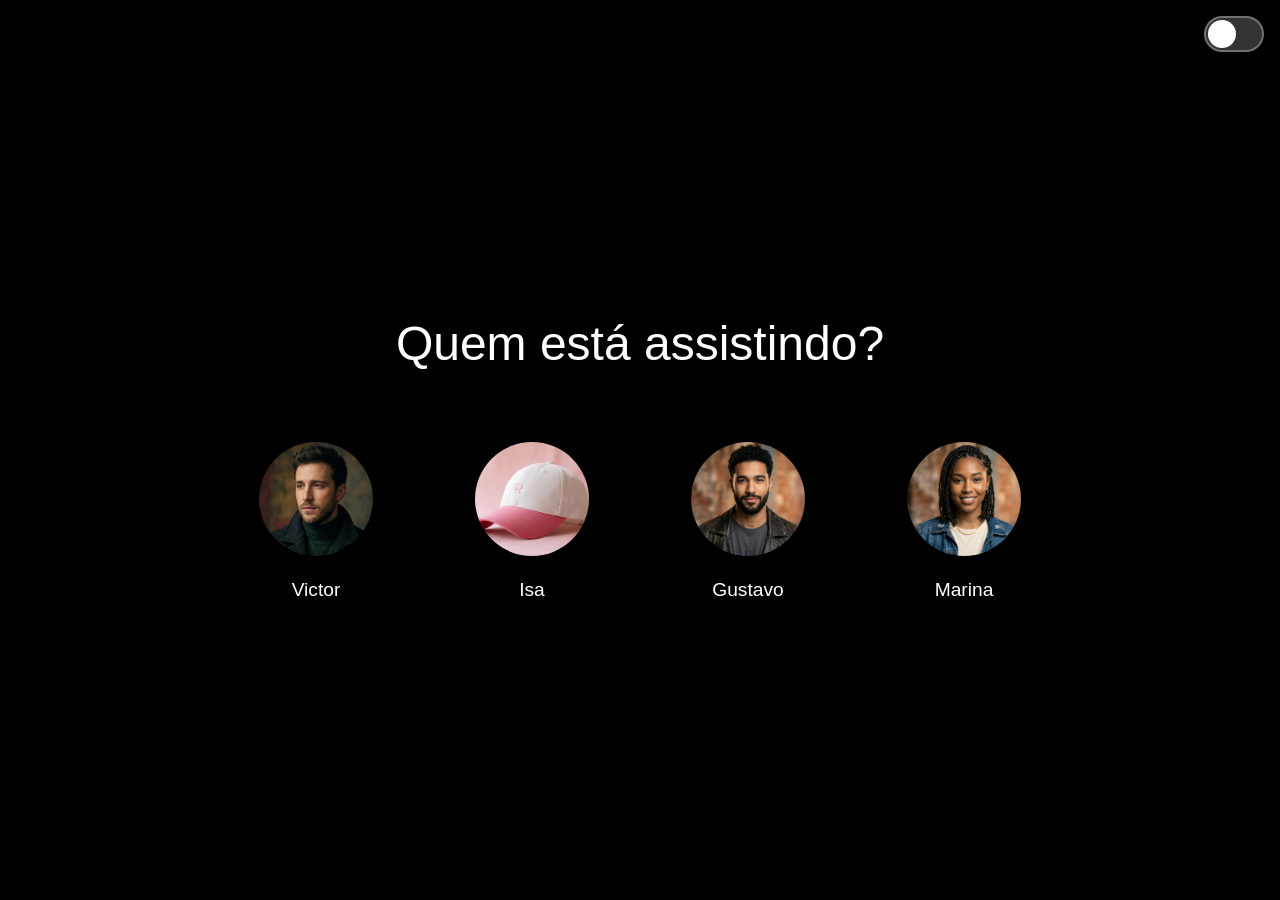
==== commit 0ed61062: "Correção de erros devido a unificação das branchs" ====
--- a/index.html
+++ b/index.html
@@ -1,69 +1,3 @@
-<<<<<<< HEAD
-<!doctype html>
-<html lang="pt-br">
-  <head>
-    <meta charset="UTF-8" />
-    <meta name="viewport" content="width=device-width, initial-scale=1.0" />
-    <title>Netflix</title>
-    <link rel="stylesheet" href="styles.css" />
-  </head>
-  <body>
-    <main>
-        <button id="theme-toggle" onclick="toggleTheme()" aria-label="Alternar tema"></button>
-        <h1>Quem está assistindo?</h1>
-        <section aria-label="Perfis disponíveis">
-            <nav class="profiles">
-                <ul>
-                    <li>
-                        <a href="catalogo/catalogo.html" class="profile">
-                            <figure>
-                                <img
-                                    src="assets/perfil_1.jpg"
-                                    alt="Retrato de estúdio de um homem jovem de casaco escuro e gola alta"/>
-                                <figcaption>Victor</figcaption>
-                            </figure>
-                        </a>
-                    </li>
-                    <li>
-                        <a href="catalogo/catalogo.html" class="profile">
-                            <figure>
-                                <img
-                                    src="assets/perfil_2.jpg"
-                                    alt="Boné de beisebol branco off-white com aba rosa vibrante e um logotipo de monograma bordado"/>
-                                <figcaption>Isa</figcaption>
-                            </figure>
-                        </a>
-                    </li>
-                    <li>
-                        <a href="catalogo/catalogo.html" class="profile">
-                            <figure>
-                                <img
-                                    src="assets/perfil_3.jpg"
-                                    alt="Um retrato natural de um homem jovem com jaqueta de couro e cabelo cacheado, em um estúdio urbano com parede de tijolos desfocada."/>
-                                <figcaption>Gustavo</figcaption>
-                            </figure>
-                        </a>
-                    </li>
-                    <li>
-                        <a href="catalogo/catalogo.html" class="profile">
-                            <figure>
-                                <img
-                                    src="assets/perfil_4.jpg"
-                                    alt="Retrato de uma jovem mulher negra sorridente com cabelo trançado e jaqueta jeans, com uma parede de tijolos rústica e desfocada ao fundo"/>
-                                <figcaption>Marina</figcaption>
-                            </figure>
-                        </a>
-                    </li>
-                </ul>
-            </nav>
-        </section>
-    </main>
-
-    <script src="js/tema.js"></script>
-    <script src="js/index.js"></script>
-  </body>
-</html>
-=======
 <!doctype html>
 <html lang="pt-br">
   <head>
@@ -127,5 +61,4 @@
     <script src="js/tema.js"></script>
     <script src="js/index.js"></script>
   </body>
-</html>
->>>>>>> master
+</html>
--- a/styles.css
+++ b/styles.css
@@ -1,228 +1,14 @@
-<<<<<<< HEAD
-/* Define o fundo preto, cor do texto branca, fonte sans-serif, remove margens e padding, centraliza o conteúdo vertical e horizontalmente, ocupa toda a altura da viewport */
-body {
-    background: #000; /* Cor de fundo preta */
-    color: #fff; /* Cor do texto branca */
-    font-family: 'Helvetica Neue', Helvetica, Arial, sans-serif; /* Família de fontes sans-serif */
-    margin: 0; /* Remove margem externa */
-    padding: 0; /* Remove padding interno */
-    display: flex; /* Usa flexbox para layout */
-    justify-content: center; /* Centraliza horizontalmente */
-    align-items: center; /* Centraliza verticalmente */
-    height: 100vh; /* Altura total da viewport */    position: relative; /* Permite posicionar o botao absoluto */
-}
-
-/* Botao de alternacao de tema com visual de toggle/switch */
-#theme-toggle {
-    position: absolute; /* Posiciona no canto da tela */
-    top: 1rem; /* Distancia do topo */
-    right: 1rem; /* Distancia da direita */
-    width: 60px; /* Largura do switch */
-    height: 36px; /* Altura do switch */
-    background: rgba(255, 255, 255, 0.2); /* Fundo semitransparente */
-    border: 2px solid rgba(255, 255, 255, 0.3); /* Borda semitransparente */
-    border-radius: 999px; /* Deixa totalmente arredondado */
-    cursor: pointer; /* Mostra que eh clicavel */
-    padding: 0; /* Remove padding padrao */
-    transition: background 0.3s ease, border-color 0.3s ease; /* Transicao suave */
-    z-index: 10; /* Garante que fique acima de outros elementos */
-}
-
-/* Circulo interno do switch */
-#theme-toggle::before {
-    content: ''; /* Cria o elemento */
-    position: absolute; /* Posicionamento absoluto dentro do botao */
-    width: 28px; /* Largura do circulo */
-    height: 28px; /* Altura do circulo */
-    background: #fff; /* Fundo branco */
-    border-radius: 50%; /* Deixa circular */
-    top: 2px; /* Espacamento do topo */
-    left: 2px; /* Espacamento da esquerda */
-    transition: left 0.3s ease; /* Transicao suave do movimento */
-}
-
-/* Estado do switch quando modo claro esta ativo */
-body.light-mode #theme-toggle {
-    background: rgba(0, 0, 0, 0.2); /* Fundo semitransparente escuro */
-    border-color: rgba(0, 0, 0, 0.3); /* Borda semitransparente escura */
-}
-
-body.light-mode #theme-toggle::before {
-    left: calc(100% - 30px); /* Move o circulo para o lado direito */
-}
-
-/* Centraliza o texto, define largura máxima e ocupa 100% da largura disponível */
-main {
-    text-align: center; /* Alinha o texto ao centro */
-    max-width: 950px; /* Largura máxima de 950px */
-    width: 100%; /* Largura de 100% */
-}
-
-/*Light mode*/
-body.light-mode {
-    background: #fff; /* Cor de fundo branca */
-    color: #222; /* Cor do texto preta */
-}
-
-.light-mode .profile {
-    color: #222; /* Cor do texto dos perfis preta no modo claro */
-}
-
-.light-mode img {
-    background: #eee; /*Fundo claro para imagens*/
-    border: 1px solid #ccc; /* Borda cinza clara para as imagens no modo claro */
-}
-
-.light-mode img:hover {
-    border: 1px solid #222; /* Borda preta no hover das imagens no modo claro */
-}
-
-
-
-/* Define o tamanho da fonte grande, margem inferior e peso da fonte normal */
-h1 {
-    font-size: 3rem; /* Tamanho da fonte de 3rem */
-    margin-bottom: 2rem; /* Margem inferior de 2rem */
-    font-weight: 400; /* Peso da fonte normal */
-}
-
-/* Usa flexbox para alinhar os perfis, centraliza, adiciona espaço entre itens e permite quebra de linha */
-.profiles {
-    display: flex; /* Usa flexbox */
-    justify-content: center; /* Centraliza os itens */
-    gap: 2rem; /* Espaço de 2rem entre itens */
-    flex-wrap: wrap; /* Permite quebra de linha */
-}
-
-ul{
-    list-style: none; /* Remove marcadores de lista */
-    padding: 0; /* Remove padding */
-    margin: 0; /* Remove margem */
-    display: flex; /* Usa flexbox */
-    flex-wrap: wrap; /* Permite quebra de linha */
-    justify-content: center; /* Centraliza itens horizontalmente */
-    gap: 1rem; /* Espaço de 1rem entre itens */
-
-}
-
-/* Remove decoração de texto, define cor branca, usa flexbox em coluna, centraliza itens e adiciona transição de transformação */
-.profile {
-    display: inline-block; /* Faz o link dimensionável com transform */
-    text-decoration: none; /* Remove sublinhado dos links */
-    color: #fff; /* Cor do texto branca */
-    transition: transform 0.3s ease; /* Transição suave para transformação */
-    transform-origin: center center; /* Escala a partir do centro */
-}
-
-/* Aumenta o tamanho do perfil no hover */
-.profile:hover {
-    transform: scale(1.2); /* Escala para 110% */
-}
-
-/* Define largura e altura da imagem, borda circular, ajusta o objeto, borda transparente e transição para cor da borda */
-.profile img {
-    width: 120px; /* Largura de 120px */
-    height: 120px; /* Altura de 120px */
-    border-radius: 50%; /* Borda circular */
-    object-fit: cover; /* Ajusta a imagem para cobrir sem distorcer */
-    border: 3px solid transparent; /* Borda transparente de 3px */
-    transition: border-color 0.3s ease; /* Transição suave para cor da borda */
-}
-
-/* Muda a cor da borda para branca no hover da imagem */
-.profile:hover img {
-    border-color: #fff; /* Cor da borda branca */
-}
-
-/* Define margem superior, tamanho da fonte e peso da fonte leve para a legenda */
-.profile figcaption {
-    margin-top: 1rem; /* Margem superior de 1rem */
-    font-size: 1.2rem; /* Tamanho da fonte de 1.2rem */
-    font-weight: 300; /* Peso da fonte leve */
-}
-
-/* Responsividade para tablets */
-@media (max-width: 1024px) {
-    main {
-        max-width: 700px; /* Reduz largura máxima para tablets */
-    }
-    
-    .profiles {
-        gap: 1.5rem; /* Reduz espaço entre perfis */
-    }
-
-    .profile img {
-        width: 180px; /* Aumenta largura da imagem */
-        height: 180px; /* Aumenta altura da imagem */
-    }
-
-    .profile figcaption {
-        font-size: 2rem; /* Reduz tamanho da fonte da legenda */
-    }
-}
-
-/* Responsividade para dispositivos móveis */
-@media (max-width: 900px) {
-    main {
-        max-width: 90%; /* Largura máxima de 90% para telas pequenas */
-        padding: 0rem 1rem; /* Adiciona padding lateral */
-    }
-
-    .profiles {
-        gap: 1rem; /* Reduz espaço entre perfis */
-        flex-direction: column; /* Alinha perfis em coluna para telas pequenas */
-    }
-
-    .profile {
-        margin-bottom: 1.5rem; /* Adiciona margem inferior aos perfis */
-    }
-
-    .profile figcaption {
-        font-size: 1.5rem; /* Aumenta tamanho da fonte da legenda para melhor legibilidade em telas pequenas */
-    }
-}
-
-@media (max-width: 600px) {
-    main {
-        /*aumenta a margem superior para dar mais espaço ao título e perfis*/
-        margin-top: 2rem; /* Adiciona margem superior */
-        min-height: auto; /* Remove altura mínima para telas muito pequenas */
-        padding: 2rem 0; /* Adiciona padding vertical */  
-    }
-
-    .profiles {
-        flex-direction: column; /* Alinha perfis em coluna para telas muito pequenas */
-        align-items: center; /* Centraliza itens horizontalmente */
-        flex-wrap: wrap; /* Permite quebra de linha para evitar overflow */
-    }
-
-    ul {
-        gap: 1rem; /* Aumenta espaço entre itens para telas muito pequenas */  
-    }
-=======
-/* Ajusta o box model para todos os elementos e prepara o corpo para responsividade */
-*, *::before, *::after {
-    box-sizing: border-box;
-}
-
-html,
-body {
-    min-height: 100%;
-}
-
-/* Define o fundo preto, cor do texto branca, fonte sans-serif, remove margens e padding e evita overflow horizontal */
+/* Define o fundo preto, cor do texto branca, fonte sans-serif, remove margens e padding, centraliza o conteúdo vertical e horizontalmente, ocupa toda a altura da viewport */
 body {
     background: #000; /* Cor de fundo preta */
     color: #fff; /* Cor do texto branca */
     font-family: 'Helvetica Neue', Helvetica, Arial, sans-serif; /* Família de fontes sans-serif */
     margin: 0; /* Remove margem externa */
     padding: 0; /* Remove padding interno */
-    min-height: 100vh; /* Altura mínima de toda a viewport */
-    position: relative; /* Permite posicionar o botao absoluto */
-    overflow-x: hidden; /* Evita scroll horizontal desnecessário */
-    display: flex; /* Usa flexbox para centrar o conteúdo */
+    display: flex; /* Usa flexbox para layout */
+    justify-content: center; /* Centraliza horizontalmente */
     align-items: center; /* Centraliza verticalmente */
-    justify-content: center; /* Centraliza horizontalmente */
+    height: 100vh; /* Altura total da viewport */    position: relative; /* Permite posicionar o botao absoluto */
 }
 
 /* Botao de alternacao de tema com visual de toggle/switch */
@@ -268,6 +54,220 @@
 main {
     text-align: center; /* Alinha o texto ao centro */
     max-width: 950px; /* Largura máxima de 950px */
+    width: 100%; /* Largura de 100% */
+}
+
+/*Light mode*/
+body.light-mode {
+    background: #fff; /* Cor de fundo branca */
+    color: #222; /* Cor do texto preta */
+}
+
+.light-mode .profile {
+    color: #222; /* Cor do texto dos perfis preta no modo claro */
+}
+
+.light-mode img {
+    background: #eee; /*Fundo claro para imagens*/
+    border: 1px solid #ccc; /* Borda cinza clara para as imagens no modo claro */
+}
+
+.light-mode img:hover {
+    border: 1px solid #222; /* Borda preta no hover das imagens no modo claro */
+}
+
+
+
+/* Define o tamanho da fonte grande, margem inferior e peso da fonte normal */
+h1 {
+    font-size: 3rem; /* Tamanho da fonte de 3rem */
+    margin-bottom: 2rem; /* Margem inferior de 2rem */
+    font-weight: 400; /* Peso da fonte normal */
+}
+
+/* Usa flexbox para alinhar os perfis, centraliza, adiciona espaço entre itens e permite quebra de linha */
+.profiles {
+    display: flex; /* Usa flexbox */
+    justify-content: center; /* Centraliza os itens */
+    gap: 2rem; /* Espaço de 2rem entre itens */
+    flex-wrap: wrap; /* Permite quebra de linha */
+}
+
+ul{
+    list-style: none; /* Remove marcadores de lista */
+    padding: 0; /* Remove padding */
+    margin: 0; /* Remove margem */
+    display: flex; /* Usa flexbox */
+    flex-wrap: wrap; /* Permite quebra de linha */
+    justify-content: center; /* Centraliza itens horizontalmente */
+    gap: 1rem; /* Espaço de 1rem entre itens */
+
+}
+
+/* Remove decoração de texto, define cor branca, usa flexbox em coluna, centraliza itens e adiciona transição de transformação */
+.profile {
+    display: inline-block; /* Faz o link dimensionável com transform */
+    text-decoration: none; /* Remove sublinhado dos links */
+    color: #fff; /* Cor do texto branca */
+    transition: transform 0.3s ease; /* Transição suave para transformação */
+    transform-origin: center center; /* Escala a partir do centro */
+}
+
+/* Aumenta o tamanho do perfil no hover */
+.profile:hover {
+    transform: scale(1.2); /* Escala para 110% */
+}
+
+/* Define largura e altura da imagem, borda circular, ajusta o objeto, borda transparente e transição para cor da borda */
+.profile img {
+    width: 120px; /* Largura de 120px */
+    height: 120px; /* Altura de 120px */
+    border-radius: 50%; /* Borda circular */
+    object-fit: cover; /* Ajusta a imagem para cobrir sem distorcer */
+    border: 3px solid transparent; /* Borda transparente de 3px */
+    transition: border-color 0.3s ease; /* Transição suave para cor da borda */
+}
+
+/* Muda a cor da borda para branca no hover da imagem */
+.profile:hover img {
+    border-color: #fff; /* Cor da borda branca */
+}
+
+/* Define margem superior, tamanho da fonte e peso da fonte leve para a legenda */
+.profile figcaption {
+    margin-top: 1rem; /* Margem superior de 1rem */
+    font-size: 1.2rem; /* Tamanho da fonte de 1.2rem */
+    font-weight: 300; /* Peso da fonte leve */
+}
+
+/* Responsividade para tablets */
+@media (max-width: 1024px) {
+    main {
+        max-width: 700px; /* Reduz largura máxima para tablets */
+    }
+    
+    .profiles {
+        gap: 1.5rem; /* Reduz espaço entre perfis */
+    }
+
+    .profile img {
+        width: 180px; /* Aumenta largura da imagem */
+        height: 180px; /* Aumenta altura da imagem */
+    }
+
+    .profile figcaption {
+        font-size: 2rem; /* Reduz tamanho da fonte da legenda */
+    }
+}
+
+/* Responsividade para dispositivos móveis */
+@media (max-width: 900px) {
+    main {
+        max-width: 90%; /* Largura máxima de 90% para telas pequenas */
+        padding: 0rem 1rem; /* Adiciona padding lateral */
+    }
+
+    .profiles {
+        gap: 1rem; /* Reduz espaço entre perfis */
+        flex-direction: column; /* Alinha perfis em coluna para telas pequenas */
+    }
+
+    .profile {
+        margin-bottom: 1.5rem; /* Adiciona margem inferior aos perfis */
+    }
+
+    .profile figcaption {
+        font-size: 1.5rem; /* Aumenta tamanho da fonte da legenda para melhor legibilidade em telas pequenas */
+    }
+}
+
+@media (max-width: 600px) {
+    main {
+        /*aumenta a margem superior para dar mais espaço ao título e perfis*/
+        margin-top: 2rem; /* Adiciona margem superior */
+        min-height: auto; /* Remove altura mínima para telas muito pequenas */
+        padding: 2rem 0; /* Adiciona padding vertical */  
+    }
+
+    .profiles {
+        flex-direction: column; /* Alinha perfis em coluna para telas muito pequenas */
+        align-items: center; /* Centraliza itens horizontalmente */
+        flex-wrap: wrap; /* Permite quebra de linha para evitar overflow */
+    }
+
+    ul {
+        gap: 1rem; /* Aumenta espaço entre itens para telas muito pequenas */  
+    }
+}
+
+/* Ajusta o box model para todos os elementos e prepara o corpo para responsividade */
+*, *::before, *::after {
+    box-sizing: border-box;
+}
+
+html,
+body {
+    min-height: 100%;
+}
+
+/* Define o fundo preto, cor do texto branca, fonte sans-serif, remove margens e padding e evita overflow horizontal */
+body {
+    background: #000; /* Cor de fundo preta */
+    color: #fff; /* Cor do texto branca */
+    font-family: 'Helvetica Neue', Helvetica, Arial, sans-serif; /* Família de fontes sans-serif */
+    margin: 0; /* Remove margem externa */
+    padding: 0; /* Remove padding interno */
+    min-height: 100vh; /* Altura mínima de toda a viewport */
+    position: relative; /* Permite posicionar o botao absoluto */
+    overflow-x: hidden; /* Evita scroll horizontal desnecessário */
+    display: flex; /* Usa flexbox para centrar o conteúdo */
+    align-items: center; /* Centraliza verticalmente */
+    justify-content: center; /* Centraliza horizontalmente */
+}
+
+/* Botao de alternacao de tema com visual de toggle/switch */
+#theme-toggle {
+    position: absolute; /* Posiciona no canto da tela */
+    top: 1rem; /* Distancia do topo */
+    right: 1rem; /* Distancia da direita */
+    width: 60px; /* Largura do switch */
+    height: 36px; /* Altura do switch */
+    background: rgba(255, 255, 255, 0.2); /* Fundo semitransparente */
+    border: 2px solid rgba(255, 255, 255, 0.3); /* Borda semitransparente */
+    border-radius: 999px; /* Deixa totalmente arredondado */
+    cursor: pointer; /* Mostra que eh clicavel */
+    padding: 0; /* Remove padding padrao */
+    transition: background 0.3s ease, border-color 0.3s ease; /* Transicao suave */
+    z-index: 10; /* Garante que fique acima de outros elementos */
+}
+
+/* Circulo interno do switch */
+#theme-toggle::before {
+    content: ''; /* Cria o elemento */
+    position: absolute; /* Posicionamento absoluto dentro do botao */
+    width: 28px; /* Largura do circulo */
+    height: 28px; /* Altura do circulo */
+    background: #fff; /* Fundo branco */
+    border-radius: 50%; /* Deixa circular */
+    top: 2px; /* Espacamento do topo */
+    left: 2px; /* Espacamento da esquerda */
+    transition: left 0.3s ease; /* Transicao suave do movimento */
+}
+
+/* Estado do switch quando modo claro esta ativo */
+body.light-mode #theme-toggle {
+    background: rgba(0, 0, 0, 0.2); /* Fundo semitransparente escuro */
+    border-color: rgba(0, 0, 0, 0.3); /* Borda semitransparente escura */
+}
+
+body.light-mode #theme-toggle::before {
+    left: calc(100% - 30px); /* Move o circulo para o lado direito */
+}
+
+/* Centraliza o texto, define largura máxima e ocupa 100% da largura disponível */
+main {
+    text-align: center; /* Alinha o texto ao centro */
+    max-width: 950px; /* Largura máxima de 950px */
     width: min(100%, 950px); /* Largura responsiva */
     margin: 0 auto; /* Centraliza horizontalmente */
     padding: 2rem 1.5rem; /* Espaço interno para telas pequenas */
@@ -452,5 +452,4 @@
         font-size: 0.95rem; /* Ajusta tamanho da legenda */
         margin-top: 0.35rem;
     }
->>>>>>> master
 }
